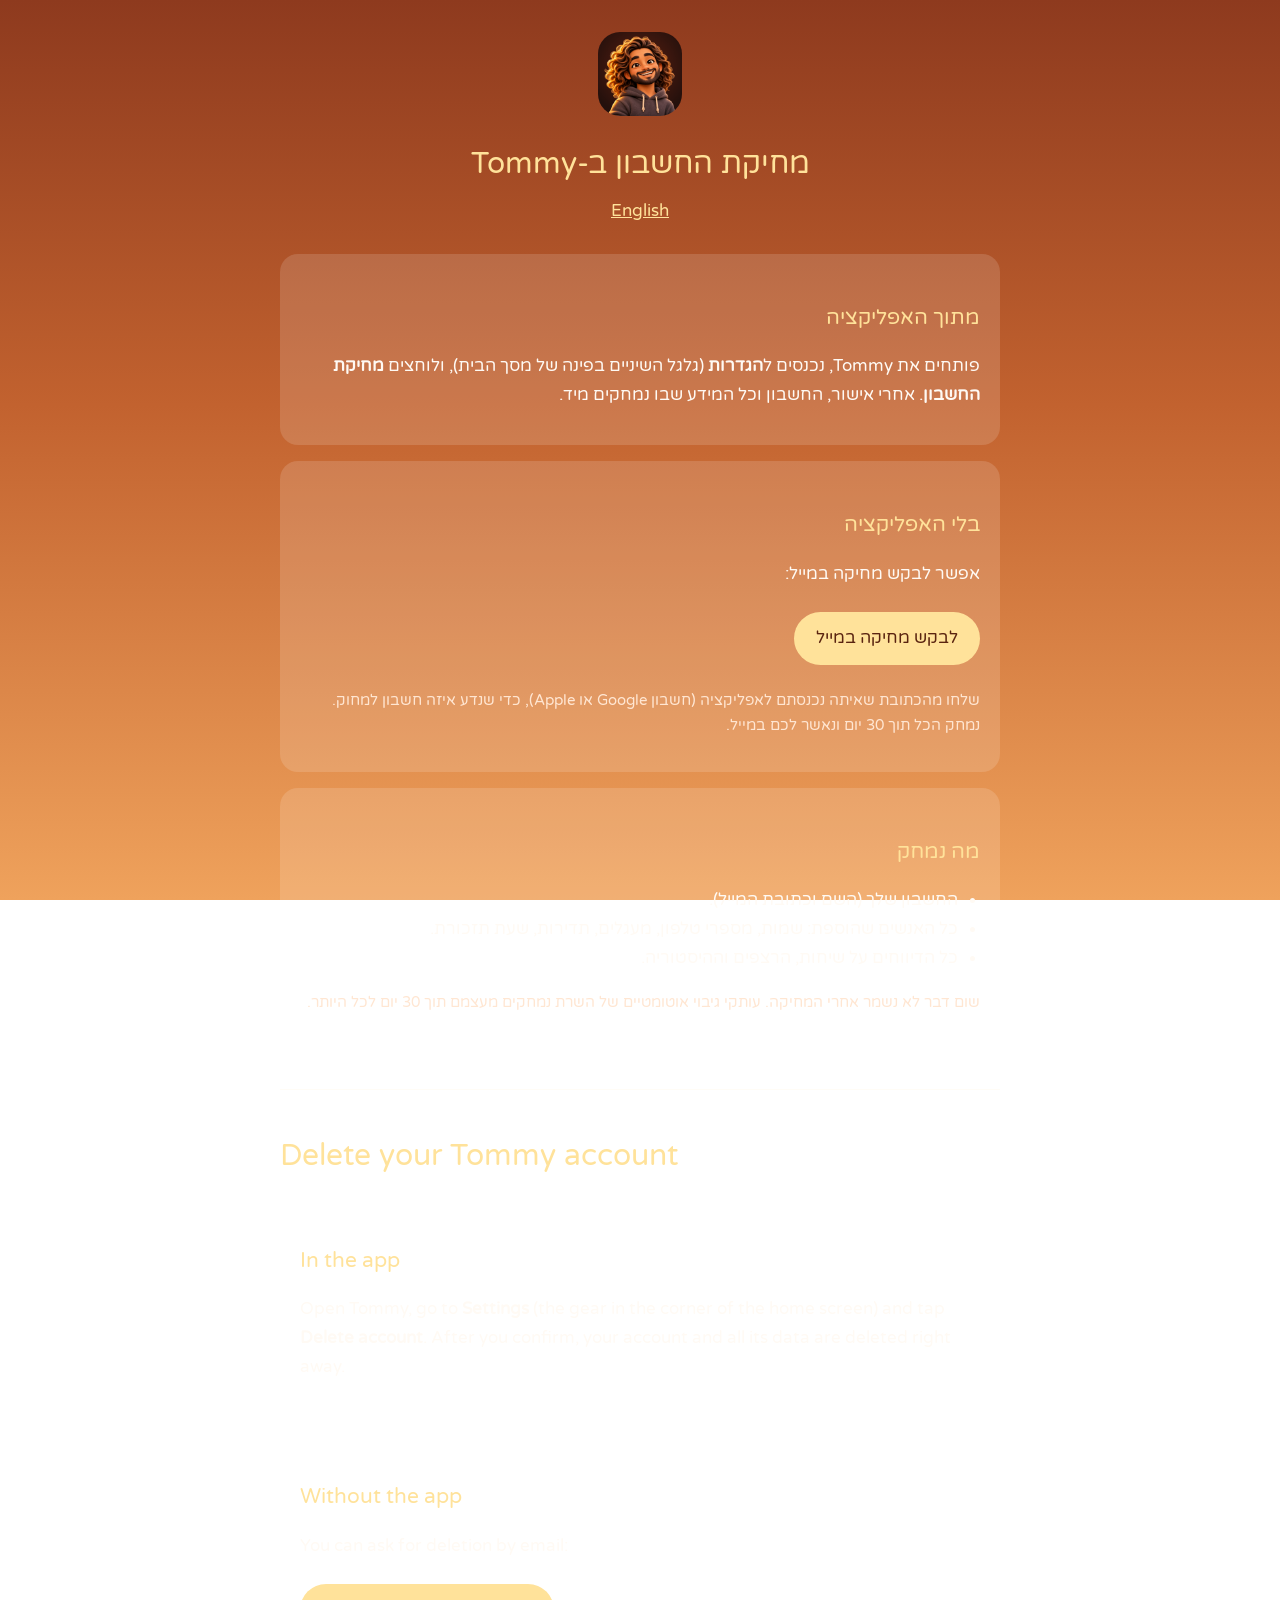
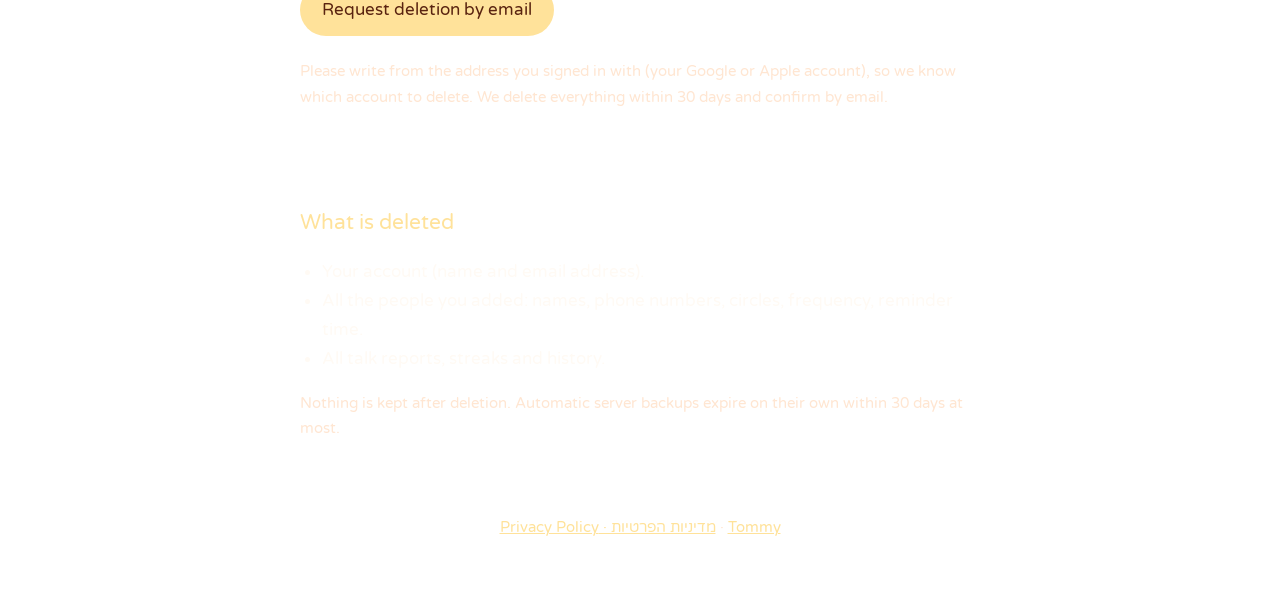
==== delete.html @ 4c4ee3c3 "Tommy site: privacy policy and account deletion, Hebrew and English Co-Authored-By: Claude Opus 5.5 " ====
<!doctype html>
<html lang="he" dir="rtl">
<head>
  <meta charset="utf-8">
  <meta name="viewport" content="width=device-width, initial-scale=1">
  <title>Tommy · מחיקת החשבון · Delete your account</title>
  <link rel="icon" href="icon.png">
  <link rel="preconnect" href="https://fonts.googleapis.com">
  <link href="https://fonts.googleapis.com/css2?family=Varela+Round&display=swap" rel="stylesheet">
  <link rel="stylesheet" href="style.css">
</head>
<body>
  <main>
    <header>
      <img src="icon.png" alt="Tommy">
      <h1>מחיקת החשבון ב-Tommy</h1>
      <div class="lang"><a href="#en">English</a></div>
    </header>

    <div class="card">
      <h2>מתוך האפליקציה</h2>
      <p>פותחים את Tommy, נכנסים ל<strong>הגדרות</strong> (גלגל השיניים בפינה של מסך הבית), ולוחצים <strong>מחיקת החשבון</strong>. אחרי אישור, החשבון וכל המידע שבו נמחקים מיד.</p>
    </div>

    <div class="card">
      <h2>בלי האפליקציה</h2>
      <p>אפשר לבקש מחיקה במייל:</p>
      <p><a class="button" href="mailto:tommy.lighthouse.app@gmail.com?subject=Delete%20my%20Tommy%20account">לבקש מחיקה במייל</a></p>
      <p class="muted">שלחו מהכתובת שאיתה נכנסתם לאפליקציה (חשבון Google או Apple), כדי שנדע איזה חשבון למחוק. נמחק הכל תוך 30 יום ונאשר לכם במייל.</p>
    </div>

    <div class="card">
      <h2>מה נמחק</h2>
      <ul>
        <li>החשבון שלך (השם וכתובת המייל).</li>
        <li>כל האנשים שהוספת: שמות, מספרי טלפון, מעגלים, תדירות, שעת תזכורת.</li>
        <li>כל הדיווחים על שיחות, הרצפים וההיסטוריה.</li>
      </ul>
      <p class="muted">שום דבר לא נשמר אחרי המחיקה. עותקי גיבוי אוטומטיים של השרת נמחקים מעצמם תוך 30 יום לכל היותר.</p>
    </div>

    <hr>

    <section id="en" dir="ltr">
      <h1>Delete your Tommy account</h1>

      <div class="card">
        <h2>In the app</h2>
        <p>Open Tommy, go to <strong>Settings</strong> (the gear in the corner of the home screen) and tap <strong>Delete account</strong>. After you confirm, your account and all its data are deleted right away.</p>
      </div>

      <div class="card">
        <h2>Without the app</h2>
        <p>You can ask for deletion by email:</p>
        <p><a class="button" href="mailto:tommy.lighthouse.app@gmail.com?subject=Delete%20my%20Tommy%20account">Request deletion by email</a></p>
        <p class="muted">Please write from the address you signed in with (your Google or Apple account), so we know which account to delete. We delete everything within 30 days and confirm by email.</p>
      </div>

      <div class="card">
        <h2>What is deleted</h2>
        <ul>
          <li>Your account (name and email address).</li>
          <li>All the people you added: names, phone numbers, circles, frequency, reminder time.</li>
          <li>All talk reports, streaks and history.</li>
        </ul>
        <p class="muted">Nothing is kept after deletion. Automatic server backups expire on their own within 30 days at most.</p>
      </div>
    </section>

    <footer class="muted"><a href="index.html">Tommy</a> · <a href="privacy.html">מדיניות הפרטיות · Privacy Policy</a></footer>
  </main>
</body>
</html>
---- style.css ----
/* Tommy's site: golden hour, like the app. */
:root {
  --top: #8E3A1E;
  --mid: #C2622F;
  --low: #EFA25C;
  --text: #FFFAF4;
  --muted: #FFE6D2;
  --gold: #FFE29A;
  --card: rgba(255, 255, 255, 0.14);
}
* { box-sizing: border-box; }
html { min-height: 100%; background: linear-gradient(180deg, var(--top) 0%, var(--mid) 45%, var(--low) 100%) fixed; }
body {
  margin: 0;
  font-family: 'Varela Round', Arial, sans-serif;
  color: var(--text);
  line-height: 1.7;
  font-size: 17px;
  padding: 32px 16px 64px;
}
main { max-width: 720px; margin: 0 auto; }
header { text-align: center; margin-bottom: 28px; }
header img { width: 84px; height: 84px; border-radius: 22px; }
h1 { font-weight: 400; font-size: 30px; margin: 12px 0 4px; color: var(--gold); }
h2 { font-weight: 400; font-size: 21px; color: var(--gold); margin: 28px 0 6px; }
p, li { color: var(--text); }
.muted { color: var(--muted); font-size: 15px; }
.card { background: var(--card); border-radius: 18px; padding: 18px 20px; margin: 16px 0; }
a { color: var(--gold); }
ul { padding-inline-start: 22px; }
.button {
  display: inline-block;
  background: var(--gold);
  color: #5A2410;
  text-decoration: none;
  padding: 12px 22px;
  border-radius: 999px;
  margin: 6px 0;
}
.lang { text-align: center; margin: 8px 0 24px; }
.lang a { margin: 0 8px; }
hr { border: 0; border-top: 1px solid rgba(255, 245, 230, 0.35); margin: 40px 0; }
[dir="ltr"] { text-align: left; }
footer { text-align: center; margin-top: 40px; }
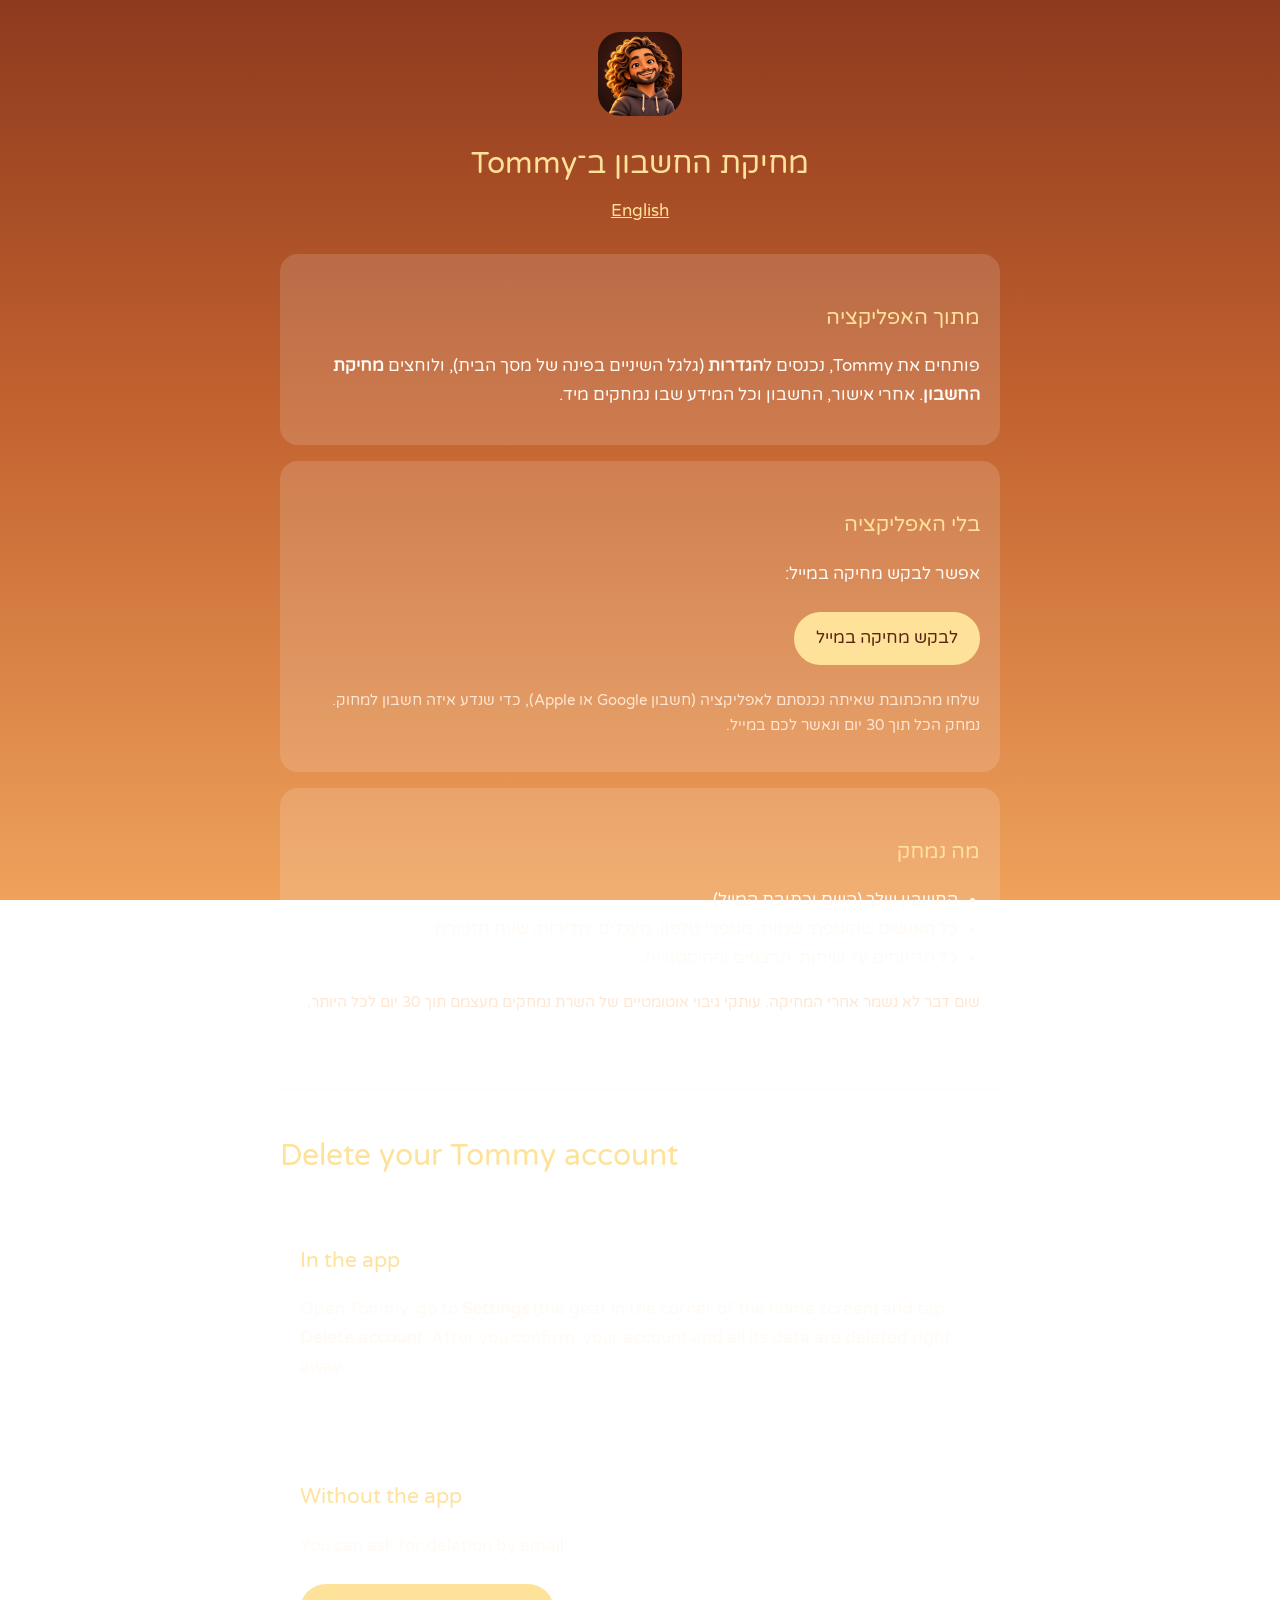
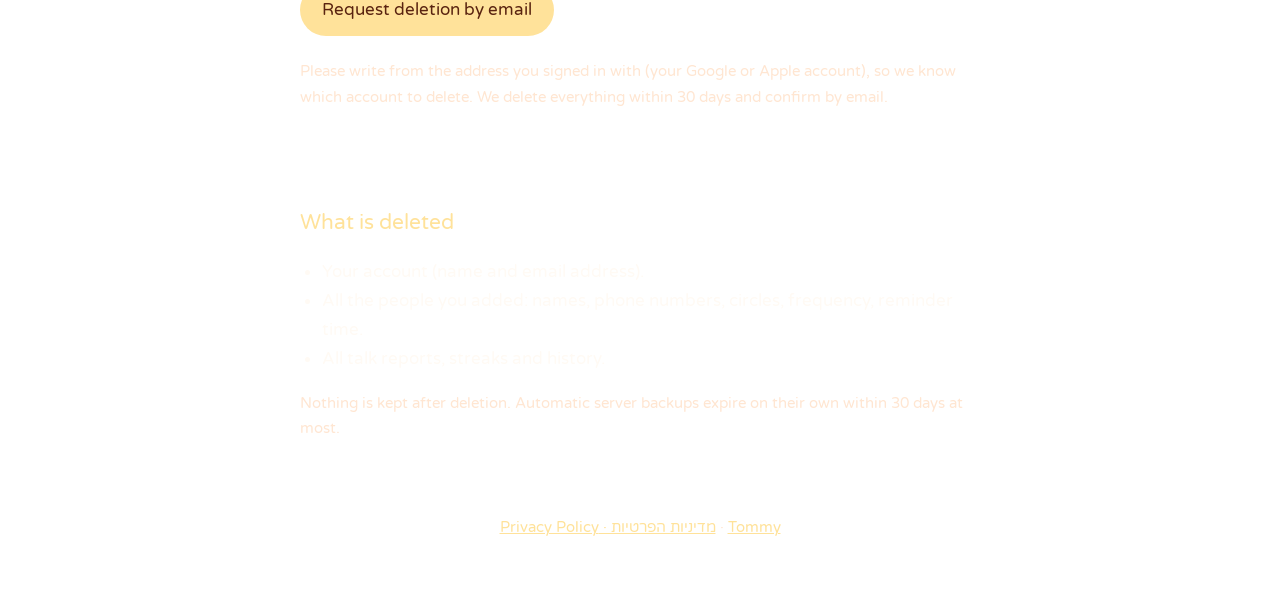
==== commit 964110c4: "Hebrew maqaf before Tommy, so the heading reads right to left Co-Authored-By: Claude Opus 5.5 <norep" ====
--- a/delete.html
+++ b/delete.html
@@ -13,7 +13,7 @@
   <main>
     <header>
       <img src="icon.png" alt="Tommy">
-      <h1>מחיקת החשבון ב-Tommy</h1>
+      <h1>מחיקת החשבון ב־Tommy</h1>
       <div class="lang"><a href="#en">English</a></div>
     </header>
 
